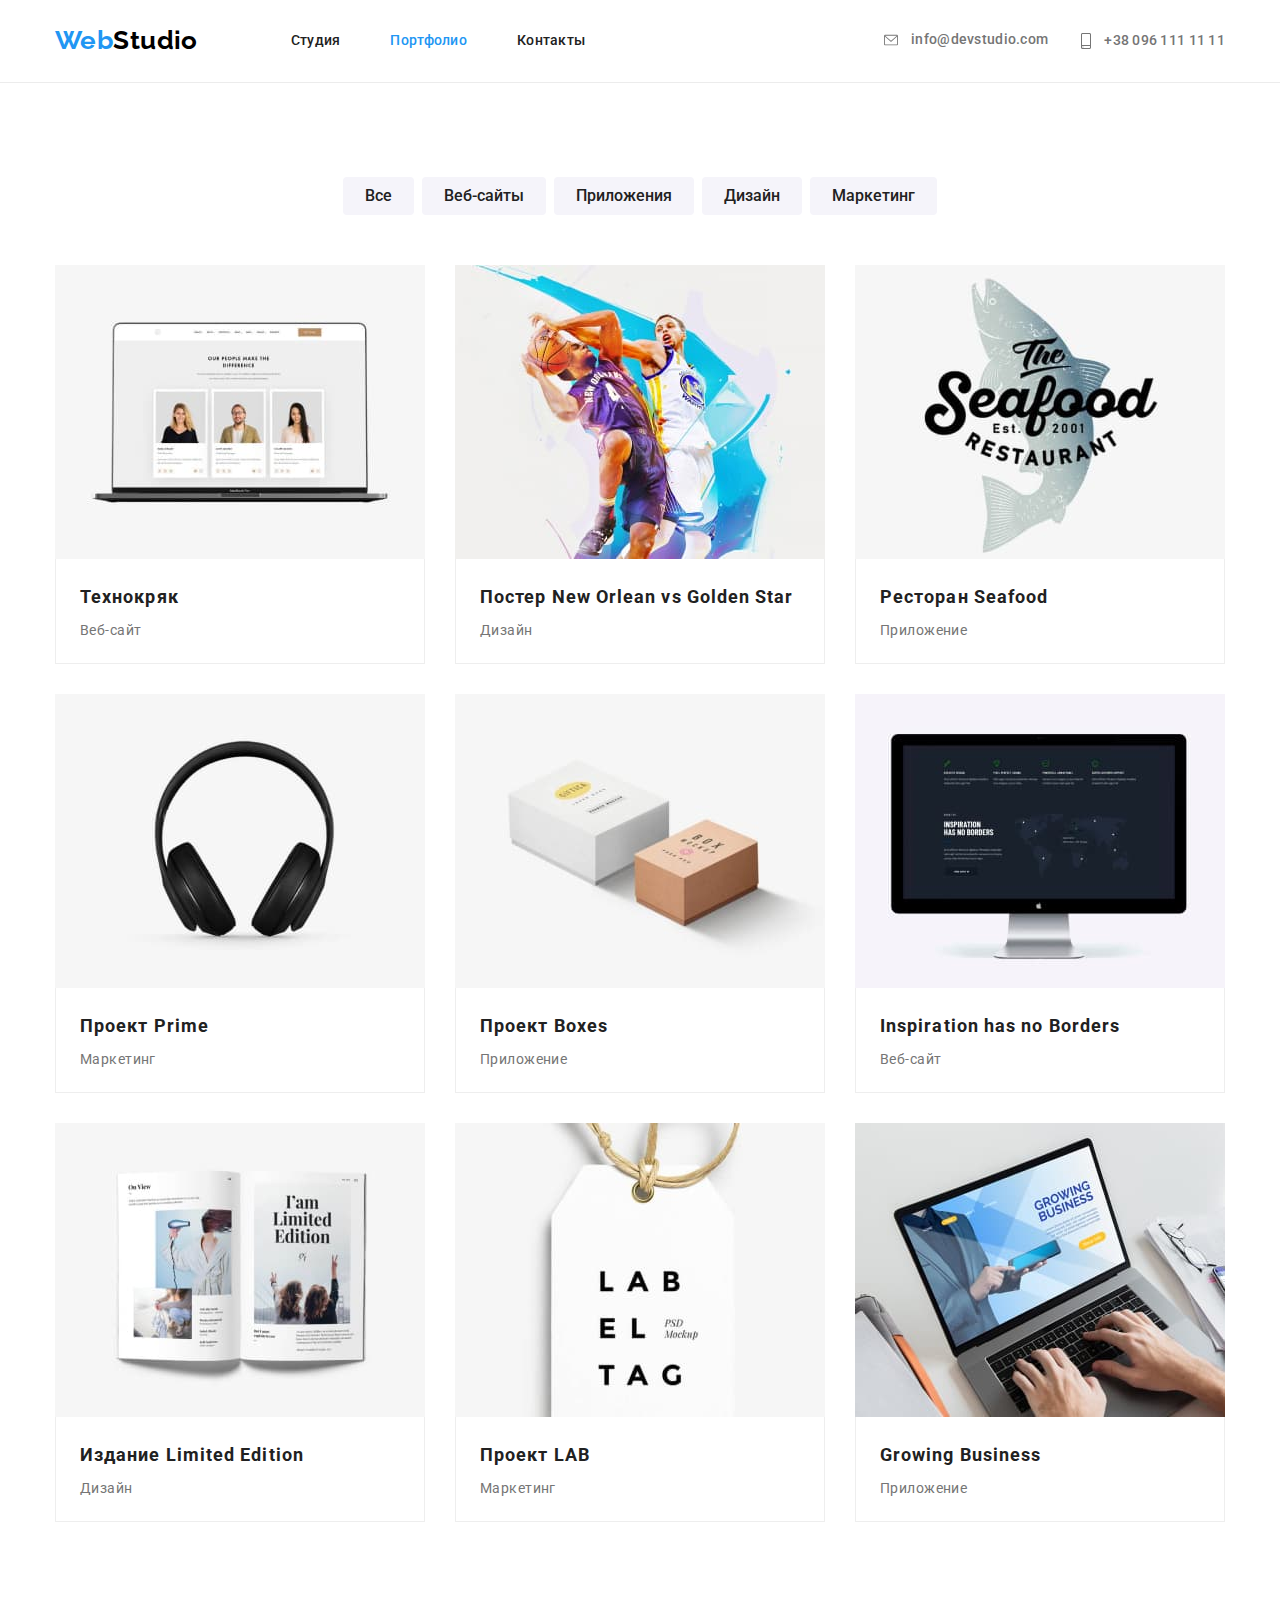
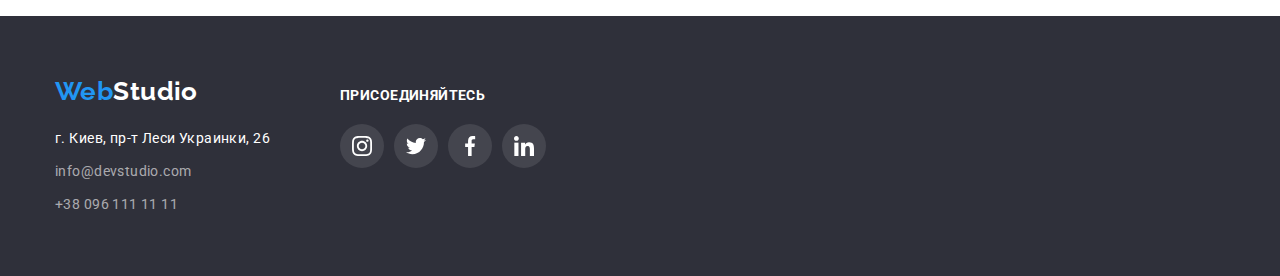
==== portfolio.html @ eb99c2c7 "Скопіював файли попередньої роботи" ====
<!DOCTYPE html>
<html lang="en">
<head>
    <meta charset="UTF-8">
    <meta http-equiv="X-UA-Compatible" content="IE=edge">
    <meta name="viewport" content="width=device-width, initial-scale=1.0">
    <title>WebStudio</title>
    <link href="https://fonts.googleapis.com/css2?family=Raleway:wght@700&family=Roboto:wght@400;500;700;900&display=swap" rel="stylesheet">
    <link rel="stylesheet" href="https://cdnjs.cloudflare.com/ajax/libs/modern-normalize/1.1.0/modern-normalize.min.css">
    <link rel="stylesheet" href="./css/styles.css">
</head>
<body>
    <header>
        <div class="container main-nav">
            <nav class="main-nav">
                <a href="./index.html" class="logo"><span>Web</span>Studio</a>
                <ul class="site-nav">
                    <li class="item"> <a href="./index.html" class="link">Студия</a> </li>
                    <li class="item"> <a href="./portfolio.html" class="link current">Портфолио</a> </li>
                    <li class="item"> <a href="" class="link">Контакты</a> </li>
                </ul>
            </nav>
            <ul class="site-cont">
                <li class="item">
                    <a href="mailto:info@devstudio.com" class="link"> <svg class="icon" width="20" height="14">
                            <use href="./images/symbol-defs.svg#icon-email"></use>
                        </svg> info@devstudio.com</a>
                </li>
                <li class="item"> <a href="tel:+380961111111" class="link"> <svg class="icon" width="16" height="18">
                            <use href="./images/symbol-defs.svg#icon-phone"></use>
                        </svg> +38 096 111 11 11</a>
                </li>
            </ul>
        </div>
    </header>
    <main>
        <section class="section box">
            <div class="container">
                <h1 class="hidden">Наши работы</h1>
                <ul class="btn">
                    <li class="btn-fil"><button type="button" class="button-filter">Все</button></li>
                    <li class="btn-fil"><button type="button" class="button-filter">Веб-сайты</button></li>
                    <li class="btn-fil"><button type="button" class="button-filter">Приложения</button></li>
                    <li class="btn-fil"><button type="button" class="button-filter">Дизайн</button></li>
                    <li class="btn-fil"><button type="button" class="button-filter">Маркетинг</button></li>
                </ul>
                <ul class="work-quality card">
                    <li class="flex-element"> <img class="no-gap" src="./images/macbookpro.jpg" alt="macbookpro" width="370" height="294">
                        <div class="example">
                            <h2 class="name-project">Технокряк</h2>
                            <p class="quality">Веб-сайт</p>
                        </div>
                    </li>
                    <li class="flex-element"> <img class="no-gap" src="./images/basketball.jpg" alt="basketball" width="370" height="294">
                        <div class="example">
                            <h2 class="name-project">Постер New Orlean vs Golden Star</h2>
                            <p class="quality">Дизайн</p>
                        </div>
                    </li>
                    <li class="flex-element"> <img class="no-gap" src="./images/restaurant.jpg" alt="restaurant" width="370" height="294">
                        <div class="example">
                            <h2 class="name-project">Ресторан Seafood</h2>
                            <p class="quality">Приложение</p>
                        </div>
                    </li>
                    <li class="flex-element"> <img class="no-gap" src="./images/headphones.jpg" alt="headphones" width="370" height="294">
                        <div class="example">
                            <h2 class="name-project">Проект Prime</h2>
                            <p class="quality">Маркетинг</p>
                        </div>
                    </li>
                    <li class="flex-element"> <img class="no-gap" src="./images/boxes.jpg" alt="boxes" width="370" height="294">
                        <div class="example">
                            <h2 class="name-project">Проект Boxes</h2>
                            <p class="quality">Приложение</p>
                        </div>
                    </li>
                    <li class="flex-element"> <img class="no-gap" src="./images/monitor.jpg" alt="monitor" width="370" height="294">
                        <div class="example">
                            <h2 class="name-project">Inspiration has no Borders</h2>
                            <p class="quality">Веб-сайт</p>
                        </div>
                    </li>
                    <li class="flex-element"> <img class="no-gap" src="./images/magazine.jpg" alt="magazine" width="370" height="294">
                        <div class="example">
                            <h2 class="name-project">Издание Limited Edition</h2>
                            <p class="quality">Дизайн</p>
                        </div>
                    </li>
                    <li class="flex-element"> <img class="no-gap" src="./images/label.jpg" alt="label" width="370" height="294">
                        <div class="example">
                            <h2 class="name-project">Проект LAB</h2>
                            <p class="quality">Маркетинг</p>
                        </div>
                    </li>
                    <li class="flex-element"> <img class="no-gap" src="./images/laptop.jpg" alt="laptop" width="370" height="294">
                        <div class="example">
                            <h2 class="name-project">Growing Business</h2>
                            <p class="quality">Приложение</p>
                        </div>
                    </li>
                </ul>
            </div>
        </section>
    </main>
    <footer class="ftr">
        <div class="container main-foot">
            <section class="foot">
                <a href="./index.html" class="foot-web"><span>Web</span>Studio</a>
                <address class="foot-adress">
                    <ul class="site-ft">
                        <li class="ft-cont"> <a href="https://goo.gl/maps/F9UGEikjTN2jMp9C9" target="_blank"
                                class="adress link">г.
                                Киев, пр-т Леси Украинки, 26</a> </li>
                        <li class="ft-cont"> <a href="mailto:info@devstudio.com"
                                class="footer-contact link">info@devstudio.com</a>
                        </li>
                        <li class="ft-cont"> <a href="tel:+380961111111" class="footer-contact link">+38 096 111 11 11</a>
                        </li>
                    </ul>
                </address>
            </section>
            <section class="connect-end">
                <h2 class="connect">Присоединяйтесь</h2>
                <ul class="icon-list">
                    <li class="icon-foot">
                        <a class="link-foot" href="">
                            <svg class="foot-icon">
                                <use href="./images/symbol-defs.svg#icon-instagram"></use>
                            </svg>
                        </a>
                    </li>
                    <li class="icon-foot">
                        <a class="link-foot" href="">
                            <svg class="foot-icon">
                                <use href="./images/symbol-defs.svg#icon-twitter"></use>
                            </svg>
                        </a>
                    </li>
                    <li class="icon-foot">
                        <a class="link-foot" href="">
                            <svg class="foot-icon">
                                <use href="./images/symbol-defs.svg#icon-facebook"></use>
                            </svg>
                        </a>
                    </li>
                    <li class="icon-foot">
                        <a class="link-foot" href="">
                            <svg class="foot-icon">
                                <use href="./images/symbol-defs.svg#icon-linkedin"></use>
                            </svg>
                        </a>
                    </li>
                </ul>
            </section>
        </div>
    </footer>
</body>
</html>
---- css/styles.css ----
html {
    box-sizing: border-box;
}

*,
*::before,
*::after {
    box-sizing: inherit;
}

/* цвет логотипа 1 части #2196F3
2 часть #000000 

ОСНОВНОЙ ЦВЕТ навигация, контакты, 2,3 заголовка #212121
при наведении #2196F3

цвет телефона и параграфов #757575

заголовок и кнопка, 2 часть логотива в футере #FFFFFF

контакты в футере color: rgba(255, 255, 255, 0.6);


ФОН
шапка #FFFFFF
1 секция и футер 2F303A
кнопка 2196F3

секция Наша команда F5F4FA
*/

:root {
    --primary-text-color: #212121;
    --paragraph-text-color: #757575;
    --footer-text-color: rgba(255, 255, 255, 0.6);
    --nav-log-text-color: #2196F3;
    --title-text-color: #FFFFFF;
    --but--team-color: #F5F4FA;
    --foot-title-bg-color: #2F303A;
    --logo-color: #000000;
    --network-icon-color: #AFB1B8;
    --foot-icon-color: rgba(255, 255, 255, 0.1);
}

body {
    background-color: var(--title-text-color);
    color: var(--primary-text-color);

    font-family: Roboto, sans-serif;
    letter-spacing: 0.03em;
    font-size: 14px;
    line-height: 1.14;
}

.container {
    width: 1200px;
    margin-left: auto;
    margin-right: auto;
    padding-left: 15px;
    padding-right: 15px;
}

ul {
    list-style: none;
    padding: 0;
    margin: 0;
}

h1, h2, h3, p {
    padding: 0;
    margin: 0;
}

.heading {
    margin-bottom: 50px;

    font-size: 36px;
    line-height: 1.16;
    text-align: center;
}

/* header */

.logo {
    color: var(--logo-color);

    font-family: Raleway, sans-serif;
    font-weight: 700;
    font-size: 26px;
    line-height: 1.2;
    text-decoration: none;
}

span {
    color: var(--nav-log-text-color);
}

/* Main nav */

.main-nav {
    display: flex;
    align-items: center;  
}

header {
    border-bottom: 1px solid #ECECEC;
}

/* Site nav */

.site-nav {
    display: flex;
    margin-left: 93px;
}

.site-nav .item + .item {
    margin-left: 50px;
}

.site-nav .link {
    display: block;
    padding-top: 32px;
    padding-bottom: 32px;

    color: var(--primary-text-color);

    font-family: inherit;
    font-weight: 500;
    letter-spacing: 0.02em;
    text-decoration: none;
}

.site-nav .link:hover,
.site-nav .link:focus {
    color: var(--nav-log-text-color);
}

.site-nav .link.current {
    color: var(--nav-log-text-color);
}

/* CONTACTS */

.site-cont {
    display: flex;
    margin-left: auto;

    font-family: inherit;
    font-weight: 500;
    letter-spacing: 0.02em;
    text-decoration: none;
}

.site-cont .item + .item {
    margin-left: 30px;
}

.site-cont .link {
    color: var(--paragraph-text-color);
    text-decoration: none;
    padding-top: 32px;
    padding-bottom: 32px;
    display: flex;
    align-items: center;
}

.site-cont .link:hover,
.site-cont .link:focus {
    color: var(--nav-log-text-color);
}

.site-cont .link:hover .icon,
.site-cont .link:focus .icon {
    fill: var(--nav-log-text-color);
}

.icon {
    margin-right: 10px;
    fill: var(--paragraph-text-color);
}

/* Title */

.title {
    padding-top: 200px;
    padding-bottom: 200px;
    background: var(--foot-title-bg-color);

    height: 600px;
    max-width: 1600px;
    margin-left: auto;
    margin-right: auto;

    background-image: linear-gradient(
        to right,
        rgba(47, 48, 58, 0.4),
        rgba(47, 48, 58, 0.4)
    ),
    url(../images/fon-hed.jpg);
    background-repeat: no-repeat;
    background-position: center;
    background-size: cover;
}

.title-hero {
    padding-bottom: 30px;
    width: 696px;
    margin-left: auto;
    margin-right: auto;

    color: var(--title-text-color);

    font-weight: 900;
    font-size: 44px;
    line-height: 1.36;
    text-align: center;
    letter-spacing: 0.06em;
    text-transform: uppercase;
}

/* Section */

.section {
    padding-top: 94px;
    padding-bottom: 94px;
}

.section.no-padding {
    padding-top: 0;
    padding-bottom: 94px;
}


.works {
    display: flex;
    flex-wrap: wrap;
    justify-content: space-between;
}

/* .works .item {
    margin-right: 30px;
    margin-left: 0;
}

.works .item:nth-child(3n) {
    margin-right: 0;
} */

.quality {
    color: var(--paragraph-text-color);

    font-weight: 400;
    font-size: 14px;
    line-height: 1.71;
}

.hidden {
    display: none;
}

.work-quality {
    display: flex;
}

.work-quality.card {
    display: flex;
    flex-wrap: wrap;
    
}
.work-quality .item {
    margin-right: 30px;
    width: 270px;
}

.work-quality .item:nth-child(4n) {
    margin-right: 0;
}

/* Icons quality */

.icon-img {
    height: 120px;
    width: 270px;
    background-color: var(--but--team-color);
    border-radius: 4px;
    display: flex;
    justify-content: center;
    align-items: center;
}

.icon-qual {
    height: 70px;
    width: 70px;
}

.head-quality {
    text-transform: uppercase;
    font-size: 14px;
    line-height: 1.14;

    margin-top: 30px;
    margin-bottom: 10px;
}

.name-project {
    font-size: 18px;
    line-height: 2;
    letter-spacing: 0.06em;
    margin-bottom: 4px;
}

.flex-element {
    width: 370px;

    margin-right: 30px;
    margin-bottom: 30px;
}

.flex-element:hover,
.flex-element:focus {
    box-shadow: 0px 1px 1px rgba(0, 0, 0, 0.12), 0px 4px 4px rgba(0, 0, 0, 0.06), 1px 4px 6px rgba(0, 0, 0, 0.16);
}

.no-gap {
    display: block;
}

.example {
    padding: 20px 24px;
    border: 1px solid #EEEEEE;
    border-top: none;
}

.flex-element:nth-child(3n) {
    margin-right: 0;
}

.flex-element:nth-last-child(-n + 3){
    margin-bottom: 0;
}


/* Button */



.button-order {
    border-radius: 4px;
    box-shadow: 0px 4px 4px rgba(0, 0, 0, 0.15);
    border: #2196F3;;
    padding: 10px 32px;
    margin-left: auto;
    margin-right: auto;

    background-color: var(--nav-log-text-color);
    color: var(--title-text-color);

    font-family: inherit;
    font-weight: 700;
    font-size: 16px;
    line-height: 1.88;
    display: flex;
    align-items: center;
    text-align: center;
    letter-spacing: 0.06em;
    cursor: pointer;
}

.btn {
    display: flex;
    flex-wrap: wrap;
    justify-content: center;
    margin-bottom: 50px;
}

.btn-fil {
    margin-right: 8px;
}

.btn-fil:nth-child(5n) {
    margin-right: 0;
}

.button-filter {
    background-color: var(--but--team-color);
    color: var(--primary-text-color);

    font-family: inherit;
    font-weight: 500;
    font-size: 16px;
    line-height: 1.62;
    cursor: pointer;
    border-radius: 4px;
    border: #F5F4FA;
    padding: 6px 22px;
}


.button-filter:hover,
.button-filter:focus {
    background-color: var(--nav-log-text-color);
    color: var(--title-text-color);
    box-shadow: 0px 3px 1px rgba(0, 0, 0, 0.1), 0px 1px 2px rgba(0, 0, 0, 0.08), 0px 2px 2px rgba(0, 0, 0, 0.12);
}

/* Team */
.team {
    background-color: var(--but--team-color);
    padding-bottom: 94px;
    padding-top: 94px;
}

.team-work {
    
    display: flex;
    flex-wrap: wrap;
}

.special {
    margin-right: 30px;
    box-shadow: 0px 1px 3px rgba(0, 0, 0, 0.12), 0px 1px 1px rgba(0, 0, 0, 0.14), 0px 2px 1px rgba(0, 0, 0, 0.2);
    border-radius: 0px 0px 4px 4px;
}

.special:nth-child(4n) {
    margin-right: 0;
}

.team-work .job {
    color: var(--paragraph-text-color);

    font-size: 16px;
    line-height: 1.18;

    margin-bottom: 16px;
}

.person {
    font-weight: 500;
    font-size: 16px;
    line-height: 1.18;

    margin-bottom: 10px;
}

.job-person {
    text-align: center;
    padding-top: 30px;
    padding-bottom: 30px;
    background-color: var(--title-text-color);
}

.network {
    text-decoration: none;
    display: inline-block;
    margin-right: 10px;
}

.network:nth-child(4) {
    margin-right: 0;
}

.network-icon {
    width: 20px;
    height: 20px; 
}

.inst {
    width: 44px;
    height: 44px;
    border-radius: 50%;
    display: flex;
    justify-content: center;
    align-items: center;
    fill: var(--network-icon-color);
}

.inst:hover,
.inst:focus {
    fill: var(--title-text-color);
    background-color: var(--nav-log-text-color);
    border-radius: 50%;
}

/* Clients */

.title-client {
    text-align: center;
    font-weight: 700;
    font-size: 36px;
    line-height: 1.16;
    text-align: center;
    letter-spacing: 0.03em;
    color: var(--primary-text-color);
    margin-bottom: 50px;
}

.client {
    display: flex;
    justify-content: center;
    text-align: center;
}

.client-mar {
    margin-right: 30px;
}

.client-mar:nth-last-child(1) {
    margin-right: 0;
}

.client-list {
    width: 106px;
    height: 60px;
}

.client-a {
    width: 170px;
    height: 92px;
    border: 1px solid #AFB1B8;
    border-radius: 4px;
    display: flex;
    justify-content: center;
    align-items: center;
    fill: #afb1b8;
}

.client-a:hover,
.client-a:focus {
    fill: #2196F3;
    border: 1px solid #2196F3;
}

/* Footer */

.ftr {
    background: var(--foot-title-bg-color);
}

.main-foot {
    display: flex;
}

.foot {
    padding-top: 60px;
    padding-bottom: 60px;
}

.site-ft {
    padding-top: 20px;
}

.site-ft .link {
    color: var(--paragraph-text-color);
    text-decoration: none;
}

.site-ft .link:hover,
.site-ft .link:focus {
    color: var(--nav-log-text-color);
}

.foot-web {
    color: var(--title-text-color);

    font-family: Raleway, sans-serif;
    font-weight: 700;
    font-size: 26px;
    line-height: 1.2;
    text-decoration: none;
}

.foot-adress .adress {
    color: var(--title-text-color);
}
.foot-adress .footer-contact {
    color: var(--footer-text-color);
}

.foot-adress .site-ft {
    /* display: block; */

    font-weight: 400;
    font-size: 14px;
    font-style: normal;
    line-height: 1.7;
    letter-spacing: 0.03em;;
}

.connect {
    text-transform: uppercase;
    color: var(--title-text-color);
    margin-bottom: 20px;

    font-family: inherit;
    font-weight: 700;
    font-size: 14px;
    line-height: 1.14;
    letter-spacing: 0.03em;
}

.ft-cont {
    margin-bottom: 9px;
}

.ft-cont:nth-child(3n) {
    margin-bottom: 0;
}

.icon-foot {
    margin-right: 10px;
}

.icon-foot:nth-child(4){
    margin-right: 0;
}

.foot-icon {
    width: 20px;
    height: 20px;
}

.link-foot {
    width: 44px;
    height: 44px;
    border-radius: 50%;
    display: flex;
    justify-content: center;
    align-items: center;
    background-color: var(--foot-icon-color);
    fill: var(--title-text-color);
}

.link-foot:hover,
.link-foot:focus {
    background-color: var(--nav-log-text-color);
}

.icon-list {
    display: flex;
}

.connect-end {
    margin-left: 70px;
    padding-top: 72px;
    padding-bottom: 100px;
}
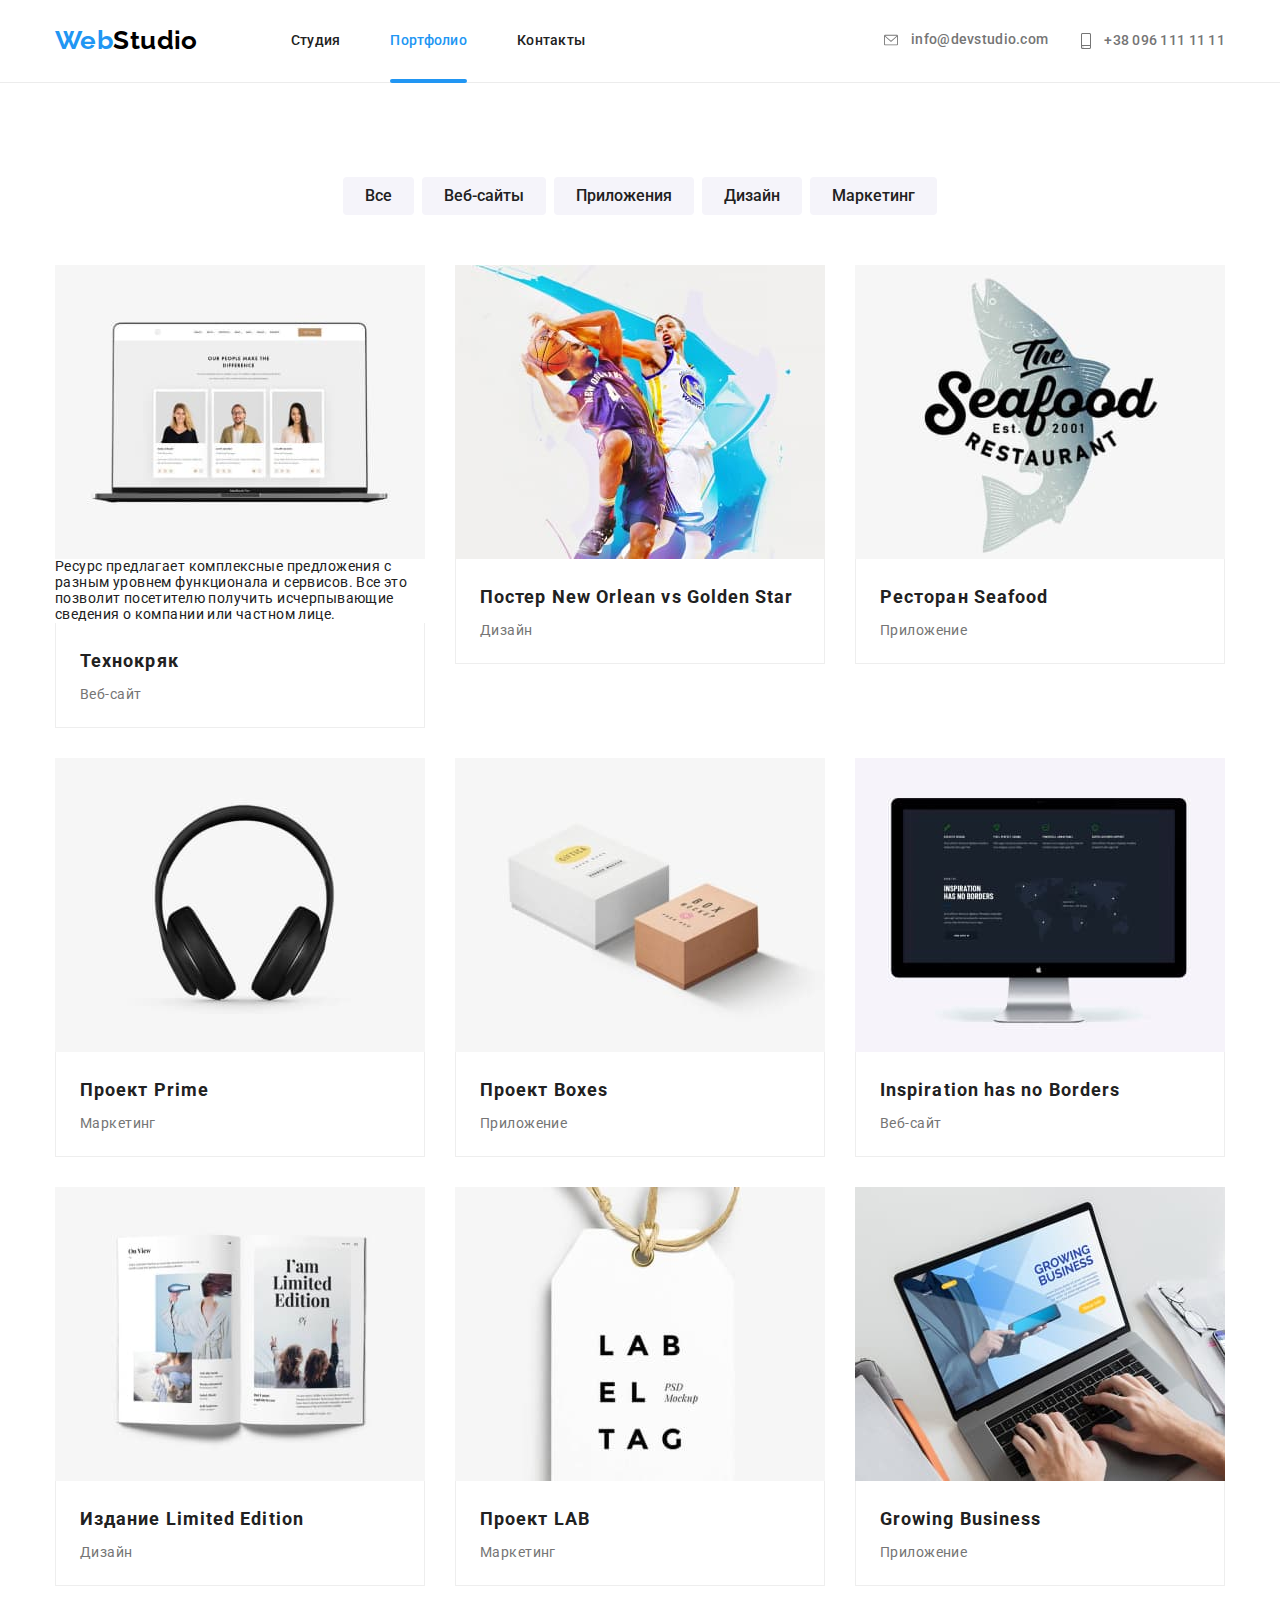
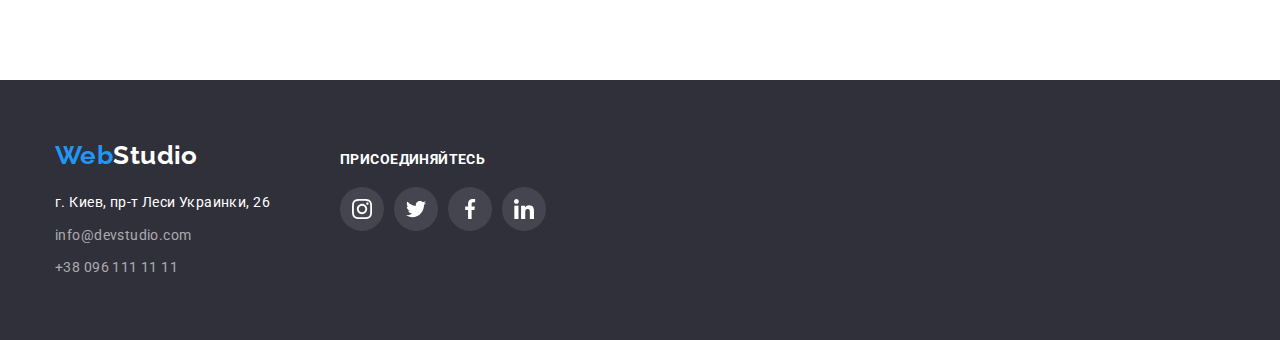
==== commit 557259d2: "Зробив плавний перехід на ховери" ====
--- a/portfolio.html
+++ b/portfolio.html
@@ -45,7 +45,12 @@
                     <li class="btn-fil"><button type="button" class="button-filter">Маркетинг</button></li>
                 </ul>
                 <ul class="work-quality card">
-                    <li class="flex-element"> <img class="no-gap" src="./images/macbookpro.jpg" alt="macbookpro" width="370" height="294">
+                    <li class="flex-element"> 
+                        <div>
+                            <img class="no-gap" src="./images/macbookpro.jpg" alt="macbookpro" width="370" height="294">
+                            <p>Ресурс предлагает комплексные предложения с разным уровнем функционала и сервисов. Все это позволит посетителю получить
+                            исчерпывающие сведения о компании или частном лице.</p>
+                        </div>
                         <div class="example">
                             <h2 class="name-project">Технокряк</h2>
                             <p class="quality">Веб-сайт</p>
--- a/css/styles.css
+++ b/css/styles.css
@@ -40,6 +40,7 @@
     --logo-color: #000000;
     --network-icon-color: #AFB1B8;
     --foot-icon-color: rgba(255, 255, 255, 0.1);
+    --timing-function: cubic-bezier(0.4, 0, 0.2, 1);
 }
 
 body {
@@ -99,7 +100,7 @@
 
 .main-nav {
     display: flex;
-    align-items: center;  
+    align-items: center; 
 }
 
 header {
@@ -118,6 +119,7 @@
 }
 
 .site-nav .link {
+    position: relative;
     display: block;
     padding-top: 32px;
     padding-bottom: 32px;
@@ -128,6 +130,10 @@
     font-weight: 500;
     letter-spacing: 0.02em;
     text-decoration: none;
+
+    transition-property: color;
+    transition-duration: 250ms;
+    transition-timing-function: var(--timing-function);
 }
 
 .site-nav .link:hover,
@@ -137,6 +143,33 @@
 
 .site-nav .link.current {
     color: var(--nav-log-text-color);
+}
+
+.site-nav .link.current::after {
+    opacity: 1;
+}
+
+.site-nav .link::after {
+    position: absolute;
+    content: '';
+    display: block;
+    height: 4px;
+    width: 100%;
+    bottom: 0;
+    background-color: #2196F3;
+    border-radius: 2px;
+    opacity: 0;
+    transition: opacity 250ms var(--timing-function);
+    bottom: -2px;
+
+    transition-property: opacity;
+    transition-duration: 250ms;
+    transition-timing-function: var(--timing-function);
+}
+
+.site-nav .link:hover::after,
+.site-nav .link:focus::after {
+    opacity: 1;
 }
 
 /* CONTACTS */
@@ -162,6 +195,10 @@
     padding-bottom: 32px;
     display: flex;
     align-items: center;
+
+    transition-property: color fill;
+    transition-duration: 250ms;
+    transition-timing-function: var(--timing-function);
 }
 
 .site-cont .link:hover,
@@ -169,6 +206,12 @@
     color: var(--nav-log-text-color);
 }
 
+.site-cont .link .icon {
+    transition-property: fill;
+    transition-duration: 250ms;
+    transition-timing-function: var(--timing-function);
+}
+
 .site-cont .link:hover .icon,
 .site-cont .link:focus .icon {
     fill: var(--nav-log-text-color);
@@ -176,7 +219,7 @@
 
 .icon {
     margin-right: 10px;
-    fill: var(--paragraph-text-color);
+    fill: #757575;
 }
 
 /* Title */
@@ -218,7 +261,13 @@
     text-transform: uppercase;
 }
 
-/* Section */
+/* Section doing */
+
+.works {
+    display: flex;
+    flex-wrap: wrap;
+    justify-content: space-between;
+}
 
 .section {
     padding-top: 94px;
@@ -230,21 +279,35 @@
     padding-bottom: 94px;
 }
 
-
-.works {
-    display: flex;
-    flex-wrap: wrap;
-    justify-content: space-between;
-}
-
-/* .works .item {
-    margin-right: 30px;
-    margin-left: 0;
-}
-
-.works .item:nth-child(3n) {
-    margin-right: 0;
-} */
+/* Position absolut */
+
+.works > .item {
+    position: relative; 
+}
+
+.signature {
+    position: absolute;
+    width: 370px;
+    height: 70px;
+    bottom: 0;
+
+    background-color: rgba(47, 48, 58, 0.8);
+}
+
+.signature-do {
+    padding: 27px 0;
+    font-weight: 700;
+    font-size: 14px;
+    line-height: 1.14;
+    text-align: center;
+    letter-spacing: 0.03em;
+    text-transform: uppercase;
+    color: var(--title-text-color);
+}
+
+/* Team */
+
+
 
 .quality {
     color: var(--paragraph-text-color);
@@ -314,6 +377,10 @@
 
     margin-right: 30px;
     margin-bottom: 30px;
+
+    transition-property: box-shadow;
+    transition-duration: 250ms;
+    transition-timing-function: var(--timing-function);
 }
 
 .flex-element:hover,
@@ -339,15 +406,73 @@
     margin-bottom: 0;
 }
 
+/* Animation work */
+
+
+
+/* Modal window */
+
+.backdrop {
+    position: fixed;
+    top: 0;
+    left: 0;
+    width: 100%;
+    height: 100%;
+    background: rgba(0, 0, 0, 0.2);;
+    opacity: 1;
+    visibility: visible;
+
+    transition: 250ms var(--timing-function);
+}
+
+.backdrop.is-hidden {
+    visibility: hidden;
+    opacity: 0;
+    pointer-events: none;
+}
+
+.modal {
+    position: absolute;
+    top: 50%;
+    left: 50%;
+    transform: translate(-50%, -50%);
+
+    width: 528px;
+    height: 581px;
+    
+    background-color: var(--title-text-color);
+
+    border-radius: 4px;
+}
+
+.close {
+    position: fixed;
+    top: 8px;
+    right: 8px;
+    padding: 0;
+    margin: 0;
+    width: 30px;
+    height: 30px;
+}
+
+.icon-close {
+    display: block;
+    position: absolute;
+    margin: auto;
+
+    top: 0;
+    bottom: 0;
+    right: 0;
+    left: 0;
+}
 
 /* Button */
-
 
 
 .button-order {
     border-radius: 4px;
     box-shadow: 0px 4px 4px rgba(0, 0, 0, 0.15);
-    border: #2196F3;;
+    border: #2196F3;
     padding: 10px 32px;
     margin-left: auto;
     margin-right: auto;
@@ -393,6 +518,10 @@
     border-radius: 4px;
     border: #F5F4FA;
     padding: 6px 22px;
+
+    transition-property: color background-color box-shadow;
+    transition-duration: 250ms;
+    transition-timing-function: var(--timing-function);
 }
 
 
@@ -473,6 +602,10 @@
     justify-content: center;
     align-items: center;
     fill: var(--network-icon-color);
+
+    transition-property: fill background-color border-radius;
+    transition-duration: 250ms;
+    transition-timing-function: var(--timing-function);
 }
 
 .inst:hover,
@@ -523,6 +656,10 @@
     justify-content: center;
     align-items: center;
     fill: #afb1b8;
+
+    transition-property: fill border;
+    transition-duration: 250ms;
+    transition-timing-function: var(--timing-function);
 }
 
 .client-a:hover,
@@ -553,6 +690,9 @@
 .site-ft .link {
     color: var(--paragraph-text-color);
     text-decoration: none;
+    transition-property: color;
+    transition-duration: 250ms;
+    transition-timing-function: var(--timing-function);
 }
 
 .site-ft .link:hover,
@@ -629,6 +769,10 @@
     align-items: center;
     background-color: var(--foot-icon-color);
     fill: var(--title-text-color);
+
+    transition-property: background-color;
+    transition-duration: 250ms;
+    transition-timing-function: var(--timing-function);
 }
 
 .link-foot:hover,
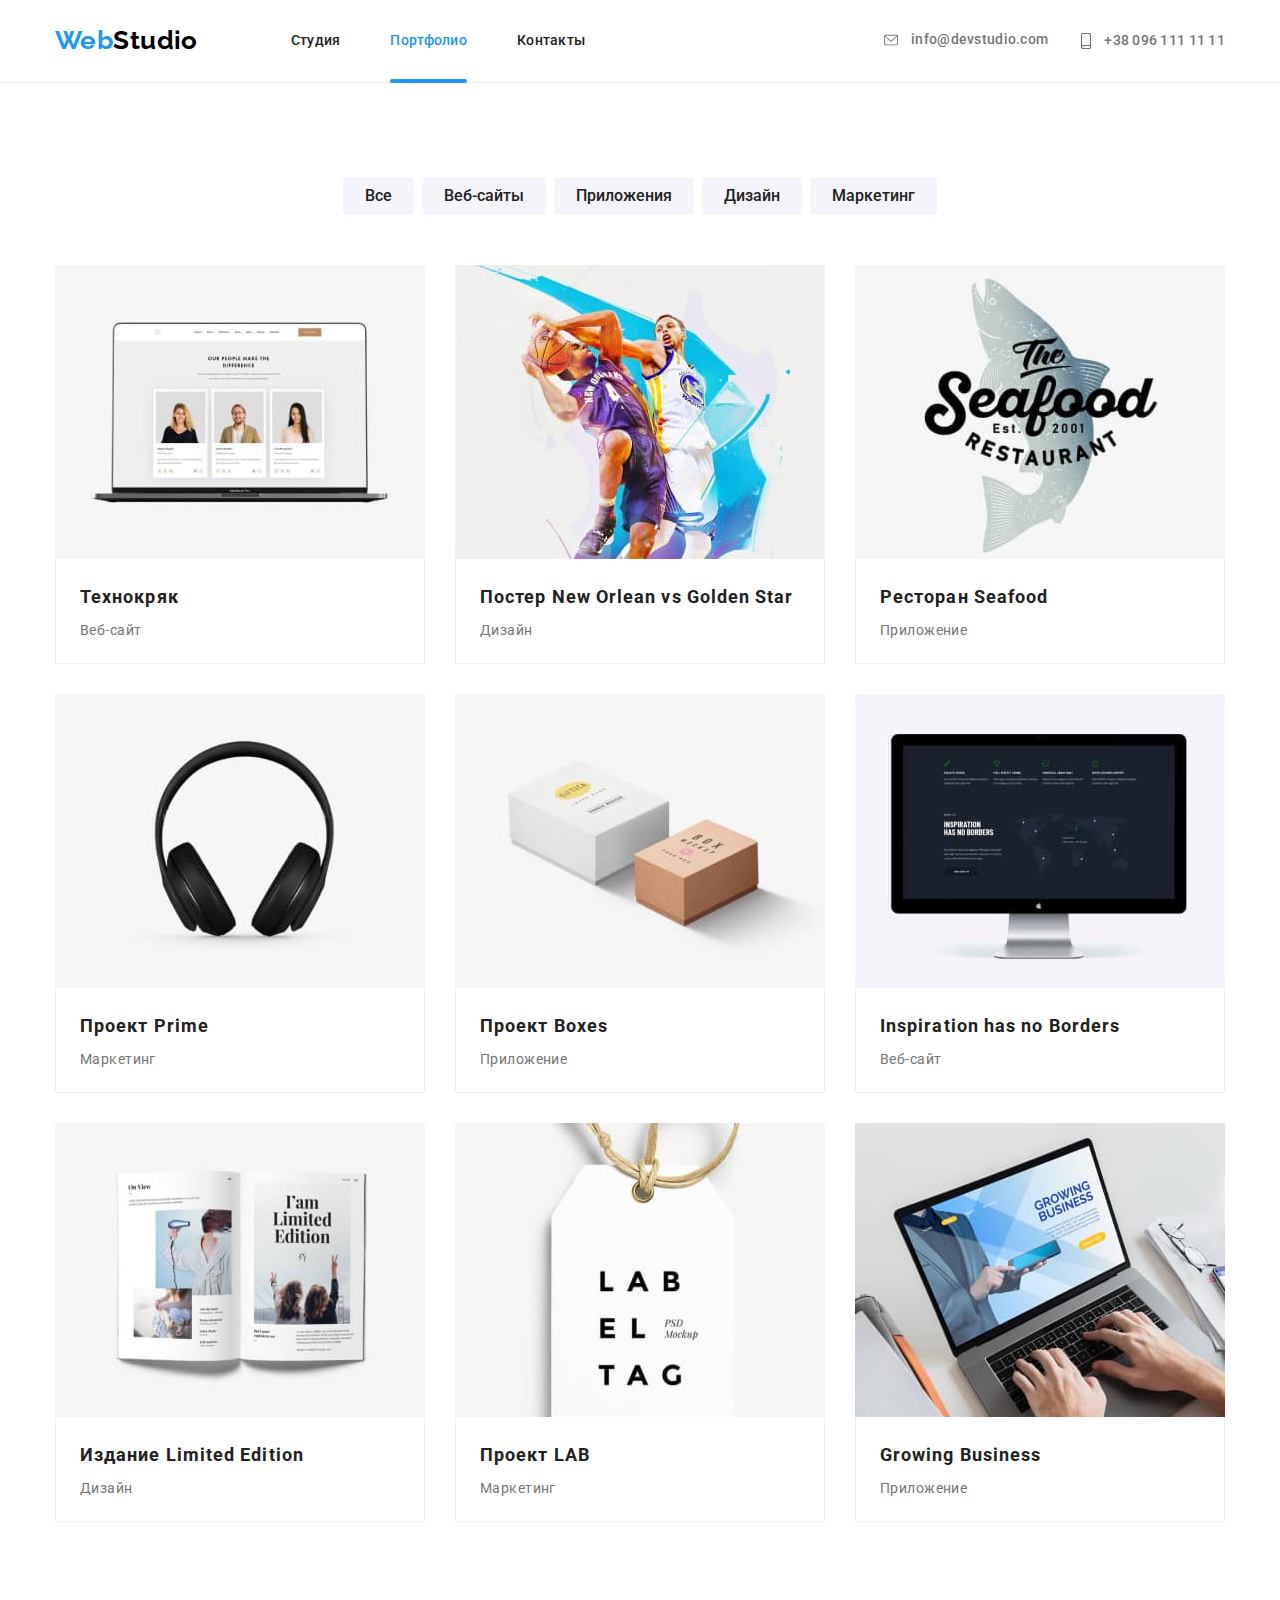
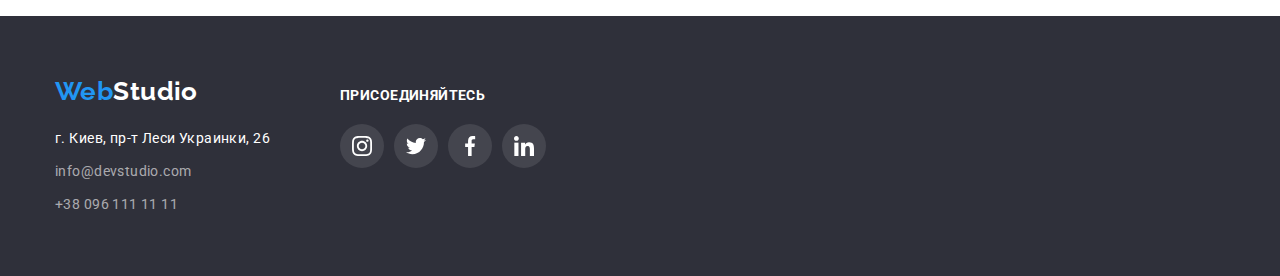
==== commit 2e48b66e: "Додав синій оферлей на сторінці портфоліо" ====
--- a/portfolio.html
+++ b/portfolio.html
@@ -46,9 +46,9 @@
                 </ul>
                 <ul class="work-quality card">
                     <li class="flex-element"> 
-                        <div>
+                        <div class="product">
                             <img class="no-gap" src="./images/macbookpro.jpg" alt="macbookpro" width="370" height="294">
-                            <p>Ресурс предлагает комплексные предложения с разным уровнем функционала и сервисов. Все это позволит посетителю получить
+                            <p class="product-text">Ресурс предлагает комплексные предложения с разным уровнем функционала и сервисов. Все это позволит посетителю получить
                             исчерпывающие сведения о компании или частном лице.</p>
                         </div>
                         <div class="example">
@@ -56,49 +56,96 @@
                             <p class="quality">Веб-сайт</p>
                         </div>
                     </li>
-                    <li class="flex-element"> <img class="no-gap" src="./images/basketball.jpg" alt="basketball" width="370" height="294">
+                    <li class="flex-element"> 
+                        <div class="product">
+                            <img class="no-gap" src="./images/basketball.jpg" alt="basketball" width="370" height="294">
+                            <p class="product-text">Ресурс предлагает комплексные предложения с разным уровнем функционала и сервисов. Все это позволит посетителю получить
+                            исчерпывающие сведения о компании или частном лице.</p>
+                        </div>
                         <div class="example">
                             <h2 class="name-project">Постер New Orlean vs Golden Star</h2>
                             <p class="quality">Дизайн</p>
                         </div>
                     </li>
-                    <li class="flex-element"> <img class="no-gap" src="./images/restaurant.jpg" alt="restaurant" width="370" height="294">
+                    <li class="flex-element"> 
+                        <div class="product">
+                            <img class="no-gap" src="./images/restaurant.jpg" alt="restaurant" width="370" height="294">
+                            <p class="product-text">Ресурс предлагает комплексные предложения с разным уровнем функционала и сервисов. Все это
+                                позволит посетителю получить
+                                исчерпывающие сведения о компании или частном лице.</p>
+                        </div>
                         <div class="example">
                             <h2 class="name-project">Ресторан Seafood</h2>
                             <p class="quality">Приложение</p>
                         </div>
                     </li>
-                    <li class="flex-element"> <img class="no-gap" src="./images/headphones.jpg" alt="headphones" width="370" height="294">
+                    <li class="flex-element">
+                        <div class="product">
+                            <img class="no-gap" src="./images/headphones.jpg" alt="headphones" width="370" height="294">
+                            <p class="product-text">Ресурс предлагает комплексные предложения с разным уровнем функционала и сервисов. Все это
+                                позволит посетителю получить
+                                исчерпывающие сведения о компании или частном лице.</p>
+                        </div>
                         <div class="example">
                             <h2 class="name-project">Проект Prime</h2>
                             <p class="quality">Маркетинг</p>
                         </div>
                     </li>
-                    <li class="flex-element"> <img class="no-gap" src="./images/boxes.jpg" alt="boxes" width="370" height="294">
+                    <li class="flex-element">
+                        <div class="product">
+                            <img class="no-gap" src="./images/boxes.jpg" alt="boxes" width="370" height="294">
+                            <p class="product-text">Ресурс предлагает комплексные предложения с разным уровнем функционала и сервисов. Все это
+                                позволит посетителю получить
+                                исчерпывающие сведения о компании или частном лице.</p>
+                        </div>
                         <div class="example">
                             <h2 class="name-project">Проект Boxes</h2>
                             <p class="quality">Приложение</p>
                         </div>
                     </li>
-                    <li class="flex-element"> <img class="no-gap" src="./images/monitor.jpg" alt="monitor" width="370" height="294">
+                    <li class="flex-element">
+                        <div class="product">
+                            <img class="no-gap" src="./images/monitor.jpg" alt="monitor" width="370" height="294">
+                            <p class="product-text">Ресурс предлагает комплексные предложения с разным уровнем функционала и сервисов. Все это
+                                позволит посетителю получить
+                                исчерпывающие сведения о компании или частном лице.</p>
+                        </div>
                         <div class="example">
                             <h2 class="name-project">Inspiration has no Borders</h2>
                             <p class="quality">Веб-сайт</p>
                         </div>
                     </li>
-                    <li class="flex-element"> <img class="no-gap" src="./images/magazine.jpg" alt="magazine" width="370" height="294">
+                    <li class="flex-element">
+                        <div class="product">
+                            <img class="no-gap" src="./images/magazine.jpg" alt="magazine" width="370" height="294">
+                            <p class="product-text">Ресурс предлагает комплексные предложения с разным уровнем функционала и сервисов. Все это
+                                позволит посетителю получить
+                                исчерпывающие сведения о компании или частном лице.</p>
+                        </div>
                         <div class="example">
                             <h2 class="name-project">Издание Limited Edition</h2>
                             <p class="quality">Дизайн</p>
                         </div>
                     </li>
-                    <li class="flex-element"> <img class="no-gap" src="./images/label.jpg" alt="label" width="370" height="294">
+                    <li class="flex-element">
+                        <div class="product">
+                            <img class="no-gap" src="./images/label.jpg" alt="label" width="370" height="294">
+                            <p class="product-text">Ресурс предлагает комплексные предложения с разным уровнем функционала и сервисов. Все это
+                                позволит посетителю получить
+                                исчерпывающие сведения о компании или частном лице.</p>
+                        </div>
                         <div class="example">
                             <h2 class="name-project">Проект LAB</h2>
                             <p class="quality">Маркетинг</p>
                         </div>
                     </li>
-                    <li class="flex-element"> <img class="no-gap" src="./images/laptop.jpg" alt="laptop" width="370" height="294">
+                    <li class="flex-element">
+                        <div class="product">
+                            <img class="no-gap" src="./images/laptop.jpg" alt="laptop" width="370" height="294">
+                            <p class="product-text">Ресурс предлагает комплексные предложения с разным уровнем функционала и сервисов. Все это
+                                позволит посетителю получить
+                                исчерпывающие сведения о компании или частном лице.</p>
+                        </div>
                         <div class="example">
                             <h2 class="name-project">Growing Business</h2>
                             <p class="quality">Приложение</p>
--- a/css/styles.css
+++ b/css/styles.css
@@ -408,7 +408,35 @@
 
 /* Animation work */
 
-
+.product-text {
+    position: absolute;
+    top: 0;
+    right: 0;
+    width: 100%;
+    height: 100%;
+
+    background-color: rgba(33, 150, 243, 0.9);
+
+    font-size: 18px;
+    line-height: 1.56;
+    letter-spacing: 0.03em;
+    color: var(--title-text-color);
+
+    padding: 63px 24px;
+
+    transform: translateY(100%);
+
+    transition: transform 250ms var(--timing-function);
+}
+
+.product {
+    position: relative;
+    overflow: hidden;
+}
+
+.flex-element:hover .product-text {
+    transform: translateY(0);
+}
 
 /* Modal window */
 
